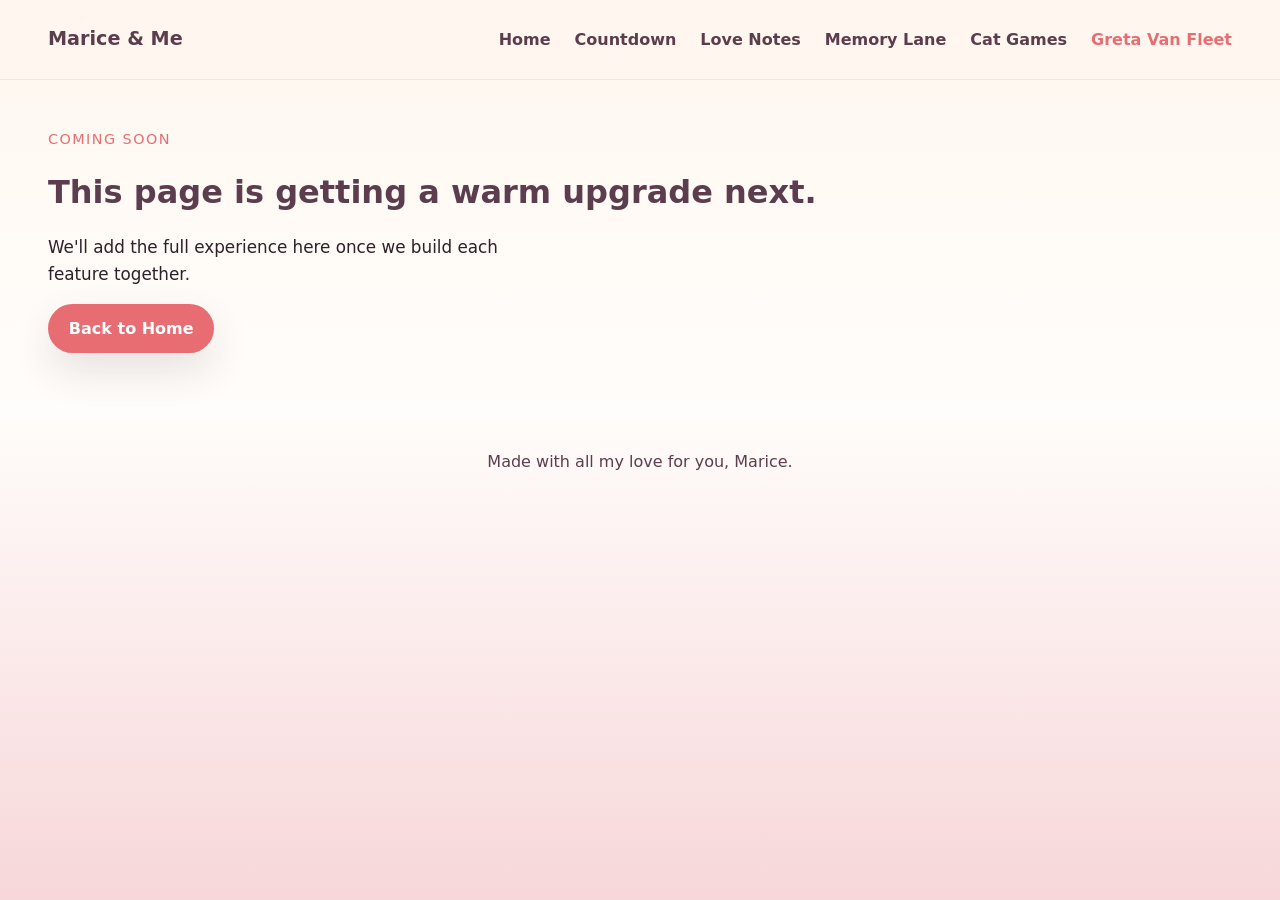
==== pages/gvf.html @ 1c8a8fce "Add homepage layout and navigation" ====
<!DOCTYPE html>
<html lang="en">
<head>
  <meta charset="UTF-8" />
  <meta name="viewport" content="width=device-width, initial-scale=1" />
  <title>Marice &amp; Me | Greta Van Fleet</title>
  <link rel="stylesheet" href="../css/styles.css" />
  <link rel="icon" href="../assets/icons/favicon.svg" type="image/svg+xml" />
</head>
<body>
  <header class="site-header">
    <a class="logo" href="../index.html">Marice &amp; Me</a>
    <button class="menu-toggle" type="button" aria-expanded="false" aria-controls="site-nav">
      <span class="sr-only">Toggle navigation</span>
      <span class="menu-bars"></span>
    </button>
    <nav id="site-nav" class="site-nav" aria-label="Primary">
      <a href="../index.html">Home</a>
      <a href="countdown.html">Countdown</a>
      <a href="love-notes.html">Love Notes</a>
      <a href="memory-lane.html">Memory Lane</a>
      <a href="cat-games.html">Cat Games</a>
      <a href="gvf.html" class="active">Greta Van Fleet</a>
    </nav>
  </header>

  <main>
    <section class="hero">
      <p class="eyebrow">Coming soon</p>
      <h1>This page is getting a warm upgrade next.</h1>
      <p class="lead">We'll add the full experience here once we build each feature together.</p>
      <div class="hero-actions">
        <a class="button primary" href="../index.html">Back to Home</a>
      </div>
    </section>
  </main>

  <footer class="site-footer">
    <p>Made with all my love for you, Marice.</p>
  </footer>

  <script src="../js/main.js"></script>
</body>
</html>
---- css/styles.css ----
:root {
  color-scheme: light;
  --cream: #fff7ef;
  --blush: #f7d7d9;
  --coral: #f58f88;
  --rose: #e86d72;
  --plum: #5c3d4d;
  --ink: #2e2028;
  --mint: #d8f1e5;
  --shadow: 0 18px 40px rgba(46, 32, 40, 0.12);
  --radius: 20px;
  font-family: "Quicksand", "Segoe UI", system-ui, sans-serif;
}

* {
  box-sizing: border-box;
  margin: 0;
  padding: 0;
}

body {
  min-height: 100vh;
  background: linear-gradient(180deg, var(--cream), #fffdfb 45%, var(--blush));
  color: var(--ink);
  line-height: 1.6;
}

a {
  color: inherit;
  text-decoration: none;
}

img {
  max-width: 100%;
  display: block;
}

.sr-only {
  border: 0;
  clip: rect(0 0 0 0);
  height: 1px;
  margin: -1px;
  overflow: hidden;
  padding: 0;
  position: absolute;
  width: 1px;
}

.site-header {
  position: sticky;
  top: 0;
  z-index: 10;
  display: flex;
  align-items: center;
  justify-content: space-between;
  padding: 1.2rem 1.5rem;
  background: rgba(255, 247, 239, 0.9);
  backdrop-filter: blur(12px);
  border-bottom: 1px solid rgba(232, 109, 114, 0.15);
}

.logo {
  font-weight: 700;
  font-size: 1.2rem;
  color: var(--plum);
}

.menu-toggle {
  background: var(--blush);
  border: none;
  border-radius: 999px;
  width: 44px;
  height: 44px;
  display: grid;
  place-items: center;
  cursor: pointer;
}

.menu-bars,
.menu-bars::before,
.menu-bars::after {
  content: "";
  display: block;
  width: 20px;
  height: 2px;
  background: var(--plum);
  border-radius: 999px;
  transition: transform 0.3s ease;
}

.menu-bars::before {
  transform: translateY(-6px);
}

.menu-bars::after {
  transform: translateY(4px);
}

.site-nav {
  position: absolute;
  top: 72px;
  right: 1.5rem;
  display: none;
  flex-direction: column;
  gap: 0.75rem;
  padding: 1rem;
  background: #fff;
  border-radius: 16px;
  box-shadow: var(--shadow);
}

.site-nav a {
  font-weight: 600;
  color: var(--plum);
}

.site-nav a.active {
  color: var(--rose);
}

.site-nav.open {
  display: flex;
}

main {
  padding: 2rem 1.5rem 3rem;
  display: grid;
  gap: 2rem;
}

.hero {
  display: grid;
  gap: 1rem;
}

.eyebrow {
  font-size: 0.9rem;
  letter-spacing: 0.1em;
  text-transform: uppercase;
  color: var(--rose);
}

.hero h1 {
  font-size: 2rem;
  color: var(--plum);
}

.lead {
  font-size: 1.05rem;
  max-width: 32rem;
}

.hero-actions {
  display: flex;
  flex-wrap: wrap;
  gap: 0.75rem;
}

.button {
  padding: 0.75rem 1.3rem;
  border-radius: 999px;
  font-weight: 600;
  transition: transform 0.3s ease, box-shadow 0.3s ease;
}

.button.primary {
  background: var(--rose);
  color: #fff;
  box-shadow: var(--shadow);
}

.button.ghost {
  border: 2px solid var(--rose);
  color: var(--rose);
  background: transparent;
}

.button:hover {
  transform: translateY(-2px);
}

.countdown-card {
  background: #fff;
  border-radius: var(--radius);
  padding: 1.5rem;
  box-shadow: var(--shadow);
  display: grid;
  gap: 1rem;
}

.countdown-header {
  display: flex;
  align-items: center;
  justify-content: space-between;
}

.tag {
  background: var(--mint);
  color: var(--plum);
  padding: 0.2rem 0.6rem;
  border-radius: 999px;
  font-size: 0.75rem;
}

.countdown-grid {
  display: grid;
  grid-template-columns: repeat(3, minmax(0, 1fr));
  gap: 0.75rem;
}

.countdown-block {
  background: var(--cream);
  border-radius: 16px;
  text-align: center;
  padding: 1rem 0.5rem;
}

.countdown-value {
  font-size: 1.6rem;
  font-weight: 700;
  color: var(--rose);
}

.countdown-label {
  font-size: 0.85rem;
  color: var(--plum);
}

.progress {
  background: #f3ebe6;
  height: 10px;
  border-radius: 999px;
  overflow: hidden;
}

.progress-bar {
  height: 100%;
  width: 0;
  background: linear-gradient(90deg, var(--rose), var(--coral));
  transition: width 0.4s ease;
}

.progress-caption {
  font-size: 0.9rem;
  color: var(--plum);
}

.feature-grid {
  display: grid;
  gap: 1rem;
}

.feature-card {
  background: #fff;
  border-radius: 16px;
  padding: 1.2rem;
  box-shadow: var(--shadow);
  display: grid;
  gap: 0.5rem;
}

.text-link {
  color: var(--rose);
  font-weight: 600;
}

.site-footer {
  padding: 2rem 1.5rem 3rem;
  text-align: center;
  color: var(--plum);
}

@media (min-width: 720px) {
  .site-header {
    padding: 1.5rem 3rem;
  }

  .menu-toggle {
    display: none;
  }

  .site-nav {
    position: static;
    display: flex;
    flex-direction: row;
    gap: 1.5rem;
    background: transparent;
    box-shadow: none;
    padding: 0;
  }

  main {
    padding: 3rem 3rem 4rem;
  }

  .hero {
    max-width: 50rem;
  }

  .feature-grid {
    grid-template-columns: repeat(2, minmax(0, 1fr));
  }
}

@media (min-width: 1024px) {
  .feature-grid {
    grid-template-columns: repeat(4, minmax(0, 1fr));
  }
}
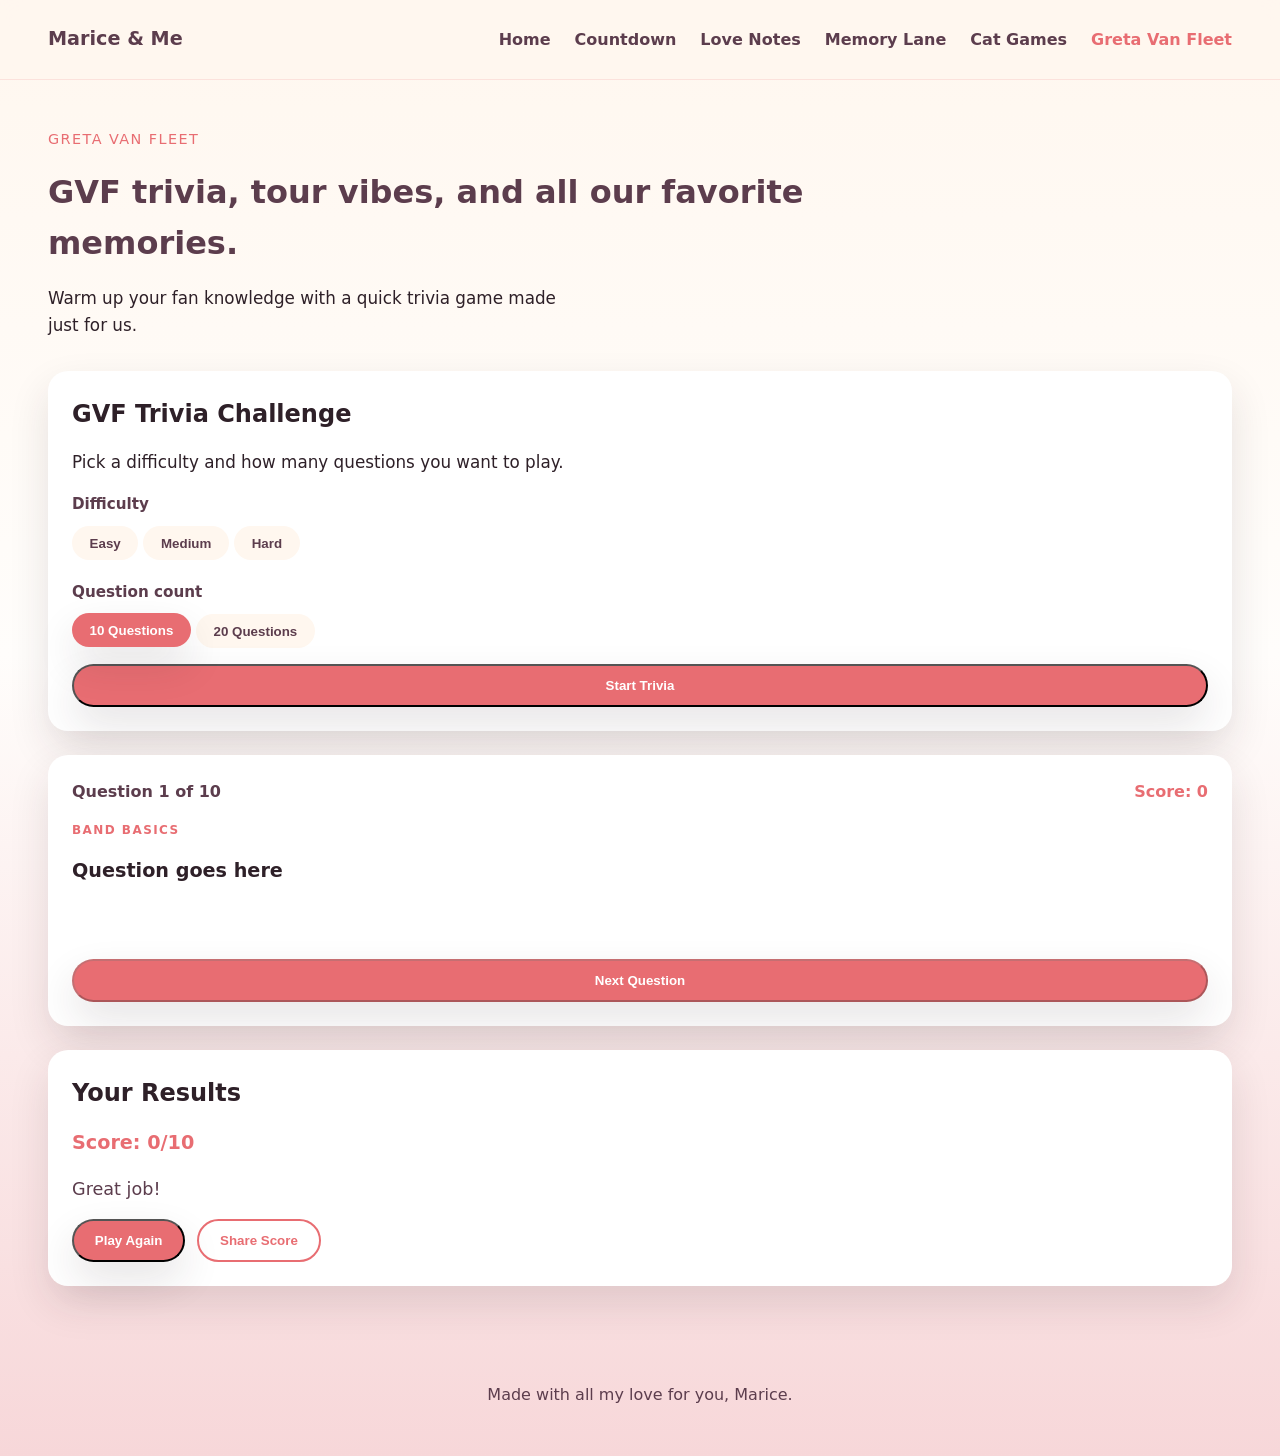
==== commit 12757434: "Add GVF trivia game" ====
--- a/pages/gvf.html
+++ b/pages/gvf.html
@@ -26,11 +26,55 @@
 
   <main>
     <section class="hero">
-      <p class="eyebrow">Coming soon</p>
-      <h1>This page is getting a warm upgrade next.</h1>
-      <p class="lead">We'll add the full experience here once we build each feature together.</p>
-      <div class="hero-actions">
-        <a class="button primary" href="../index.html">Back to Home</a>
+      <p class="eyebrow">Greta Van Fleet</p>
+      <h1>GVF trivia, tour vibes, and all our favorite memories.</h1>
+      <p class="lead">Warm up your fan knowledge with a quick trivia game made just for us.</p>
+    </section>
+
+    <section class="gvf-trivia">
+      <div class="trivia-card" data-trivia-setup>
+        <h2>GVF Trivia Challenge</h2>
+        <p class="lead">Pick a difficulty and how many questions you want to play.</p>
+        <div class="trivia-options">
+          <div class="trivia-group">
+            <p class="trivia-label">Difficulty</p>
+            <div class="trivia-buttons" role="group" aria-label="Select difficulty">
+              <button class="pill-button" type="button" data-difficulty="easy">Easy</button>
+              <button class="pill-button" type="button" data-difficulty="medium">Medium</button>
+              <button class="pill-button" type="button" data-difficulty="hard">Hard</button>
+            </div>
+          </div>
+          <div class="trivia-group">
+            <p class="trivia-label">Question count</p>
+            <div class="trivia-buttons" role="group" aria-label="Select question count">
+              <button class="pill-button" type="button" data-count="10">10 Questions</button>
+              <button class="pill-button" type="button" data-count="20">20 Questions</button>
+            </div>
+          </div>
+        </div>
+        <button class="button primary" type="button" data-start-trivia>Start Trivia</button>
+      </div>
+
+      <div class="trivia-card hidden" data-trivia-quiz>
+        <div class="trivia-progress">
+          <span data-trivia-progress>Question 1 of 10</span>
+          <span class="trivia-score" data-trivia-score>Score: 0</span>
+        </div>
+        <p class="trivia-category" data-trivia-category>Band Basics</p>
+        <h3 class="trivia-question" data-trivia-question>Question goes here</h3>
+        <div class="trivia-answers" data-trivia-answers></div>
+        <p class="trivia-feedback" data-trivia-feedback></p>
+        <button class="button primary" type="button" data-next-question disabled>Next Question</button>
+      </div>
+
+      <div class="trivia-card hidden" data-trivia-results>
+        <h2>Your Results</h2>
+        <p class="trivia-scoreline" data-trivia-scoreline>Score: 0/10</p>
+        <p class="trivia-message" data-trivia-message>Great job!</p>
+        <div class="hero-actions">
+          <button class="button primary" type="button" data-play-again>Play Again</button>
+          <button class="button ghost" type="button" data-share-score>Share Score</button>
+        </div>
       </div>
     </section>
   </main>
--- a/css/styles.css
+++ b/css/styles.css
@@ -270,6 +270,252 @@
   color: var(--plum);
 }
 
+.love-notes {
+  display: grid;
+  gap: 1.5rem;
+}
+
+.love-notes-panel,
+.note-card,
+.favorites {
+  background: #fff;
+  border-radius: var(--radius);
+  padding: 1.5rem;
+  box-shadow: var(--shadow);
+}
+
+.love-notes-panel h2 {
+  color: var(--plum);
+  margin-bottom: 0.75rem;
+}
+
+.love-notes-buttons {
+  display: flex;
+  flex-wrap: wrap;
+  gap: 0.75rem;
+}
+
+.pill-button {
+  border: none;
+  padding: 0.6rem 1.1rem;
+  border-radius: 999px;
+  background: var(--cream);
+  color: var(--plum);
+  font-weight: 600;
+  cursor: pointer;
+  transition: transform 0.3s ease, box-shadow 0.3s ease;
+}
+
+.pill-button.active,
+.pill-button:hover {
+  background: var(--rose);
+  color: #fff;
+  box-shadow: var(--shadow);
+  transform: translateY(-1px);
+}
+
+.note-card {
+  display: grid;
+  gap: 0.75rem;
+}
+
+.note-category {
+  font-size: 0.85rem;
+  text-transform: uppercase;
+  letter-spacing: 0.12em;
+  color: var(--rose);
+  font-weight: 700;
+}
+
+.note-text {
+  font-size: 1.25rem;
+  color: var(--ink);
+  min-height: 4.5rem;
+}
+
+.note-text.fade-in {
+  animation: fadeInNote 0.6s ease;
+}
+
+.favorites {
+  display: grid;
+  gap: 1rem;
+}
+
+.favorites-header h2 {
+  color: var(--plum);
+}
+
+.favorites-subtitle {
+  color: var(--plum);
+  font-size: 0.95rem;
+}
+
+.favorites-list {
+  list-style: none;
+  display: grid;
+  gap: 0.75rem;
+}
+
+.favorite-item {
+  background: var(--cream);
+  padding: 0.85rem 1rem;
+  border-radius: 16px;
+  font-size: 1rem;
+}
+
+.favorites-empty {
+  color: var(--plum);
+  opacity: 0.7;
+}
+
+.hidden {
+  display: none;
+}
+
+.gvf-trivia {
+  display: grid;
+  gap: 1.5rem;
+}
+
+.trivia-card {
+  background: #fff;
+  border-radius: var(--radius);
+  padding: 1.5rem;
+  box-shadow: var(--shadow);
+  display: grid;
+  gap: 1rem;
+}
+
+.trivia-options {
+  display: grid;
+  gap: 1.25rem;
+}
+
+.trivia-group {
+  display: grid;
+  gap: 0.6rem;
+}
+
+.trivia-label {
+  font-size: 0.95rem;
+  font-weight: 600;
+  color: var(--plum);
+}
+
+.trivia-progress {
+  display: flex;
+  justify-content: space-between;
+  font-weight: 600;
+  color: var(--plum);
+}
+
+.trivia-score {
+  color: var(--rose);
+}
+
+.trivia-category {
+  text-transform: uppercase;
+  letter-spacing: 0.12em;
+  font-size: 0.75rem;
+  color: var(--rose);
+  font-weight: 700;
+}
+
+.trivia-question {
+  font-size: 1.2rem;
+  color: var(--ink);
+}
+
+.trivia-answers {
+  display: grid;
+  gap: 0.75rem;
+}
+
+.answer-button {
+  text-align: left;
+  padding: 0.75rem 1rem;
+  border-radius: 14px;
+  border: 2px solid transparent;
+  background: var(--cream);
+  font-weight: 600;
+  color: var(--plum);
+  transition: transform 0.2s ease, border-color 0.2s ease, box-shadow 0.2s ease;
+  cursor: pointer;
+}
+
+.answer-button:hover {
+  transform: translateY(-1px);
+  border-color: var(--rose);
+}
+
+.answer-button.correct {
+  background: #d8f1e5;
+  border-color: #5aa378;
+  color: #2f5a41;
+  animation: pulseCorrect 0.4s ease;
+}
+
+.answer-button.incorrect {
+  background: #fbe4e4;
+  border-color: #d06b6b;
+  color: #7a2d2d;
+  animation: shakeWrong 0.4s ease;
+}
+
+.trivia-feedback {
+  min-height: 1.5rem;
+  font-weight: 600;
+  color: var(--plum);
+}
+
+.trivia-scoreline {
+  font-size: 1.2rem;
+  font-weight: 700;
+  color: var(--rose);
+}
+
+.trivia-message {
+  font-size: 1.1rem;
+  color: var(--plum);
+}
+
+@keyframes pulseCorrect {
+  0% {
+    transform: scale(1);
+  }
+  50% {
+    transform: scale(1.02);
+  }
+  100% {
+    transform: scale(1);
+  }
+}
+
+@keyframes shakeWrong {
+  0%,
+  100% {
+    transform: translateX(0);
+  }
+  25% {
+    transform: translateX(-4px);
+  }
+  75% {
+    transform: translateX(4px);
+  }
+}
+
+@keyframes fadeInNote {
+  from {
+    opacity: 0;
+    transform: translateY(6px);
+  }
+  to {
+    opacity: 1;
+    transform: translateY(0);
+  }
+}
+
 @media (min-width: 720px) {
   .site-header {
     padding: 1.5rem 3rem;
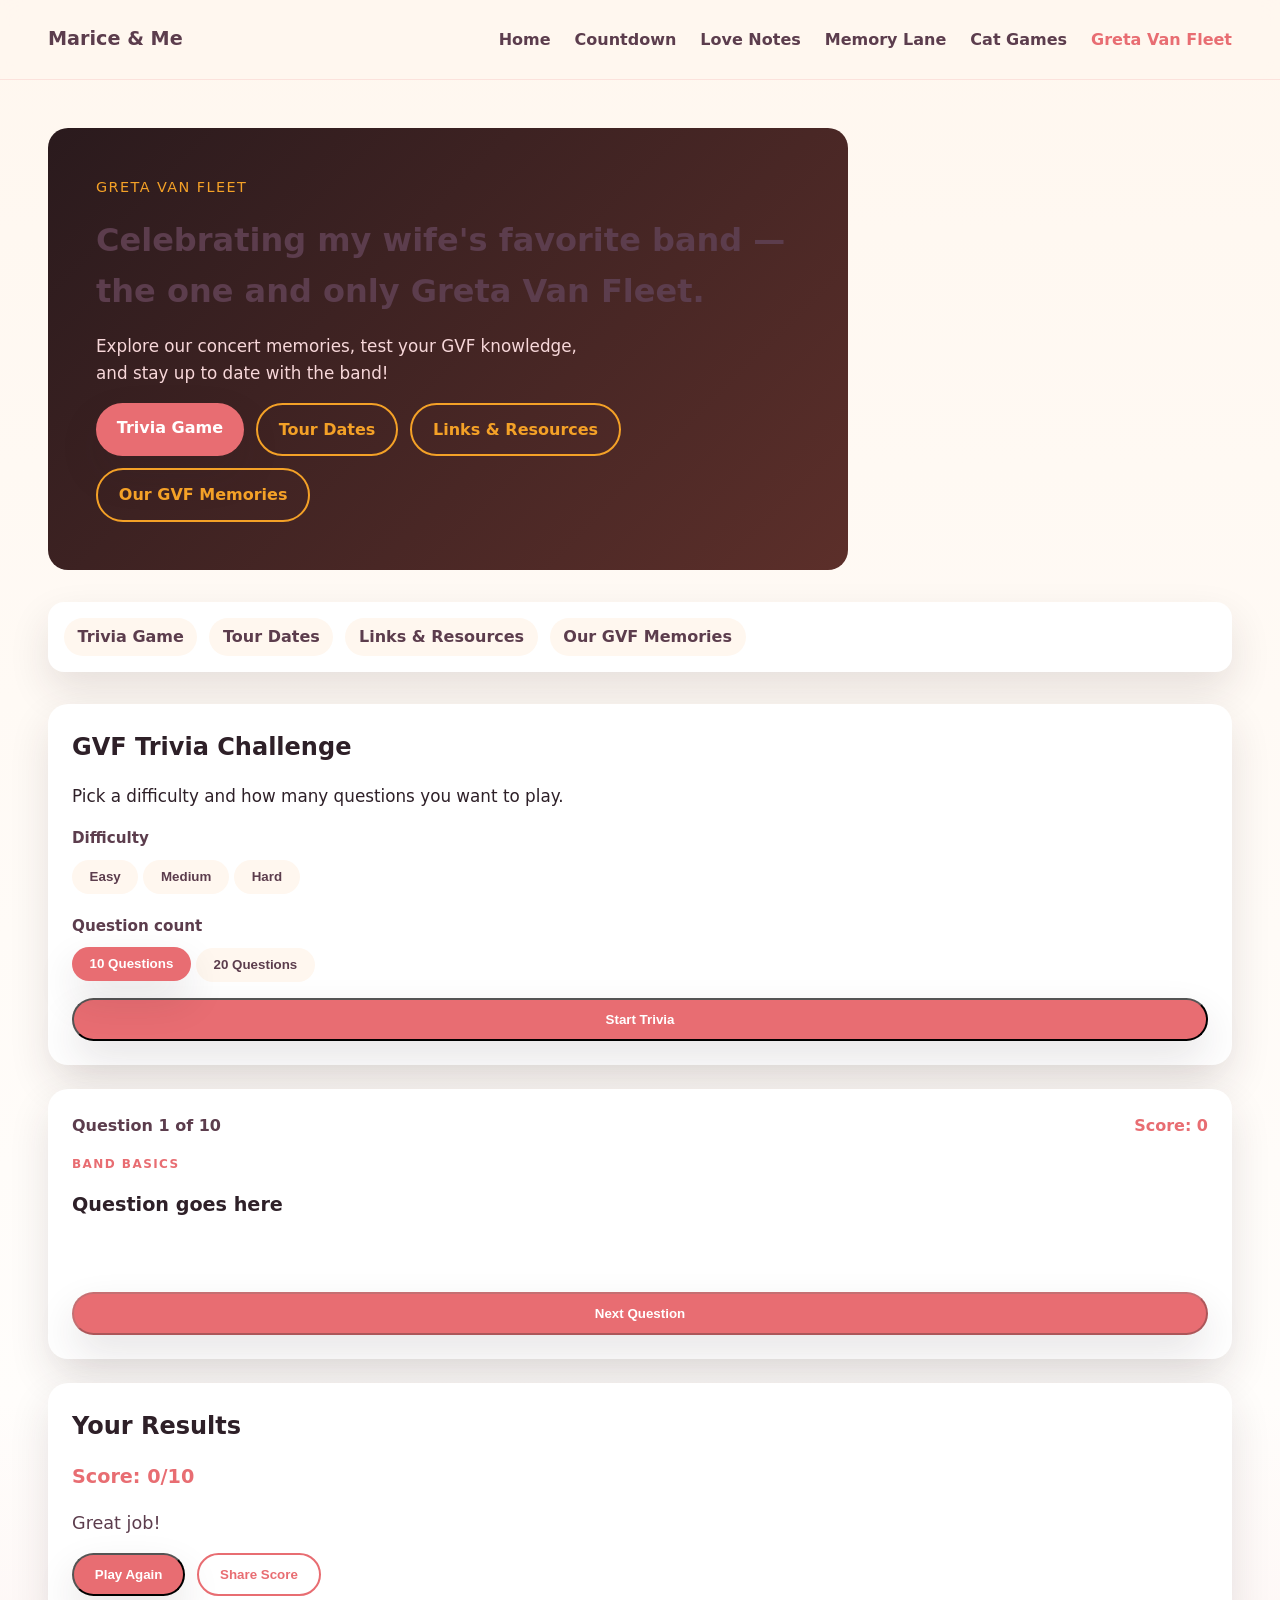
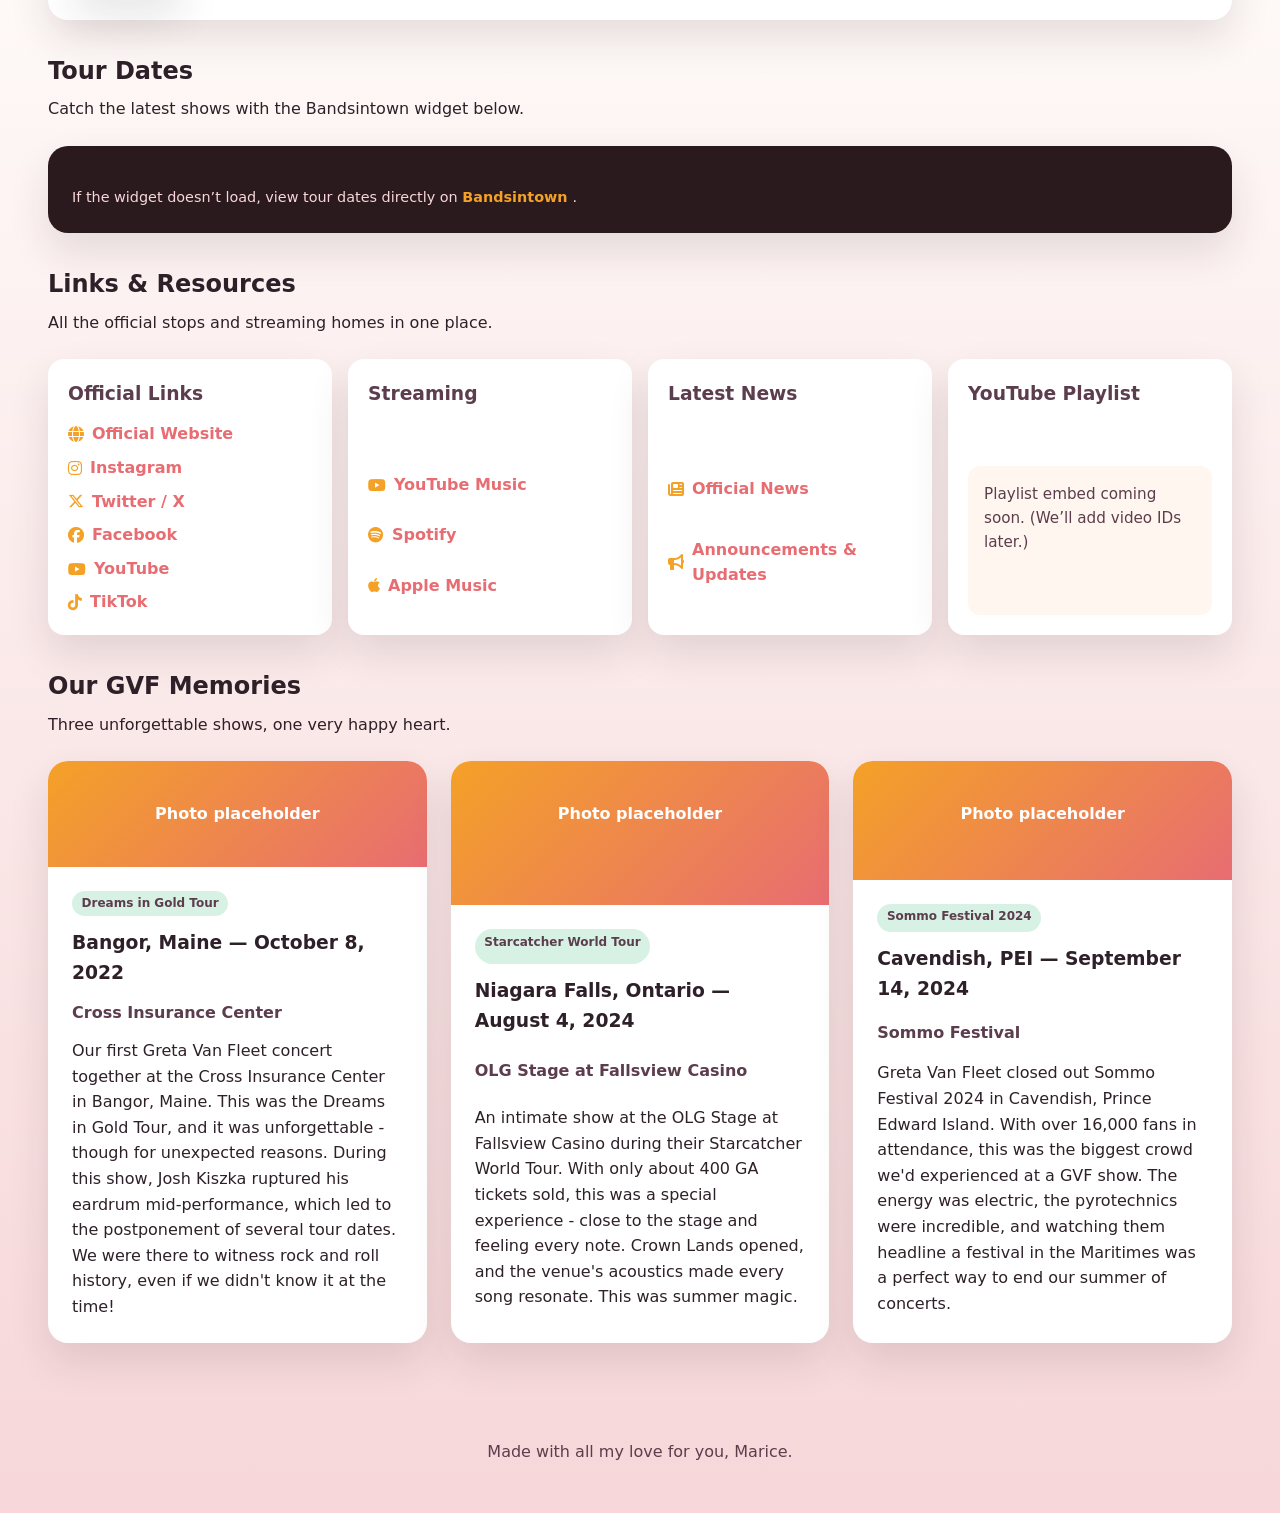
==== commit 9d3e535b: "Expand GVF fan page layout" ====
--- a/pages/gvf.html
+++ b/pages/gvf.html
@@ -6,6 +6,7 @@
   <title>Marice &amp; Me | Greta Van Fleet</title>
   <link rel="stylesheet" href="../css/styles.css" />
   <link rel="icon" href="../assets/icons/favicon.svg" type="image/svg+xml" />
+  <link rel="stylesheet" href="https://cdnjs.cloudflare.com/ajax/libs/font-awesome/6.5.1/css/all.min.css" integrity="sha512-DTOQO9RWCH3ppGqcWaEA1BIZOC6xxalwEsw9c2QQeAIftl+Vegovlnee1c9QX4TctnWMn13TZye+giMm8e2LwA==" crossorigin="anonymous" referrerpolicy="no-referrer" />
 </head>
 <body>
   <header class="site-header">
@@ -25,13 +26,28 @@
   </header>
 
   <main>
-    <section class="hero">
+    <section class="hero gvf-hero" id="gvf-top">
       <p class="eyebrow">Greta Van Fleet</p>
-      <h1>GVF trivia, tour vibes, and all our favorite memories.</h1>
-      <p class="lead">Warm up your fan knowledge with a quick trivia game made just for us.</p>
-    </section>
-
-    <section class="gvf-trivia">
+      <h1>Celebrating my wife's favorite band — the one and only Greta Van Fleet.</h1>
+      <p class="lead">
+        Explore our concert memories, test your GVF knowledge, and stay up to date with the band!
+      </p>
+      <div class="hero-actions">
+        <a class="button primary" href="#gvf-trivia">Trivia Game</a>
+        <a class="button ghost" href="#gvf-tour-dates">Tour Dates</a>
+        <a class="button ghost" href="#gvf-links">Links &amp; Resources</a>
+        <a class="button ghost" href="#gvf-memories">Our GVF Memories</a>
+      </div>
+    </section>
+
+    <nav class="gvf-subnav" aria-label="GVF section navigation">
+      <a href="#gvf-trivia">Trivia Game</a>
+      <a href="#gvf-tour-dates">Tour Dates</a>
+      <a href="#gvf-links">Links &amp; Resources</a>
+      <a href="#gvf-memories">Our GVF Memories</a>
+    </nav>
+
+    <section class="gvf-trivia" id="gvf-trivia">
       <div class="trivia-card" data-trivia-setup>
         <h2>GVF Trivia Challenge</h2>
         <p class="lead">Pick a difficulty and how many questions you want to play.</p>
@@ -77,6 +93,127 @@
         </div>
       </div>
     </section>
+
+    <section class="gvf-tour" id="gvf-tour-dates">
+      <div class="section-header">
+        <h2>Tour Dates</h2>
+        <p>Catch the latest shows with the Bandsintown widget below.</p>
+      </div>
+      <div class="tour-widget">
+        <a class="bit-widget-initializer"
+           data-artist-name="Greta Van Fleet"
+           data-display-local-dates="false"
+           data-display-past-dates="false"
+           data-auto-style="false"
+           data-text-color="#FFFFFF"
+           data-link-color="#F4A127"
+           data-background-color="rgba(0,0,0,0)"
+           data-display-limit="15"
+           data-display-start-time="false"
+           data-link-text-color="#FFFFFF"
+           data-display-lineup="false"
+           data-display-play-my-city="false"
+           data-separator-color="rgba(124,124,124,0.25)">
+        </a>
+        <p class="fallback-link">
+          If the widget doesn’t load, view tour dates directly on
+          <a href="https://www.bandsintown.com/a/11942822-greta-van-fleet" target="_blank" rel="noopener noreferrer">
+            Bandsintown
+          </a>.
+        </p>
+      </div>
+    </section>
+
+    <section class="gvf-links" id="gvf-links">
+      <div class="section-header">
+        <h2>Links &amp; Resources</h2>
+        <p>All the official stops and streaming homes in one place.</p>
+      </div>
+      <div class="links-grid">
+        <article class="links-card">
+          <h3>Official Links</h3>
+          <ul>
+            <li><a href="https://gretavanfleet.com/" target="_blank" rel="noopener noreferrer"><i class="fa-solid fa-globe"></i> Official Website</a></li>
+            <li><a href="https://www.instagram.com/gretavanfleet/" target="_blank" rel="noopener noreferrer"><i class="fa-brands fa-instagram"></i> Instagram</a></li>
+            <li><a href="https://twitter.com/gretavanfleet" target="_blank" rel="noopener noreferrer"><i class="fa-brands fa-x-twitter"></i> Twitter / X</a></li>
+            <li><a href="https://www.facebook.com/GretaVanFleet" target="_blank" rel="noopener noreferrer"><i class="fa-brands fa-facebook"></i> Facebook</a></li>
+            <li><a href="https://www.youtube.com/@GretaVanFleet" target="_blank" rel="noopener noreferrer"><i class="fa-brands fa-youtube"></i> YouTube</a></li>
+            <li><a href="https://www.tiktok.com/@gretavanfleet" target="_blank" rel="noopener noreferrer"><i class="fa-brands fa-tiktok"></i> TikTok</a></li>
+          </ul>
+        </article>
+        <article class="links-card">
+          <h3>Streaming</h3>
+          <ul>
+            <li><a href="https://music.youtube.com/channel/UC9Wc2F7faQ8nB1Sre5G6yLQ" target="_blank" rel="noopener noreferrer"><i class="fa-brands fa-youtube"></i> YouTube Music</a></li>
+            <li><a href="https://open.spotify.com/artist/4NpFxQe2UvRCAjto3JqlSl" target="_blank" rel="noopener noreferrer"><i class="fa-brands fa-spotify"></i> Spotify</a></li>
+            <li><a href="https://music.apple.com/us/artist/greta-van-fleet/905803121" target="_blank" rel="noopener noreferrer"><i class="fa-brands fa-apple"></i> Apple Music</a></li>
+          </ul>
+        </article>
+        <article class="links-card">
+          <h3>Latest News</h3>
+          <ul>
+            <li><a href="https://gretavanfleet.com/news/" target="_blank" rel="noopener noreferrer"><i class="fa-solid fa-newspaper"></i> Official News</a></li>
+            <li><a href="https://gretavanfleet.com/" target="_blank" rel="noopener noreferrer"><i class="fa-solid fa-bullhorn"></i> Announcements &amp; Updates</a></li>
+          </ul>
+        </article>
+        <article class="links-card">
+          <h3>YouTube Playlist</h3>
+          <div class="playlist-placeholder">
+            <p>Playlist embed coming soon. (We’ll add video IDs later.)</p>
+          </div>
+        </article>
+      </div>
+    </section>
+
+    <section class="gvf-memories" id="gvf-memories">
+      <div class="section-header">
+        <h2>Our GVF Memories</h2>
+        <p>Three unforgettable shows, one very happy heart.</p>
+      </div>
+      <div class="memories-timeline">
+        <article class="memory-card">
+          <div class="memory-photo">Photo placeholder</div>
+          <div class="memory-content">
+            <span class="memory-tag">Dreams in Gold Tour</span>
+            <h3>Bangor, Maine — October 8, 2022</h3>
+            <p class="memory-venue">Cross Insurance Center</p>
+            <p>
+              Our first Greta Van Fleet concert together at the Cross Insurance Center in Bangor, Maine. This was the
+              Dreams in Gold Tour, and it was unforgettable - though for unexpected reasons. During this show, Josh
+              Kiszka ruptured his eardrum mid-performance, which led to the postponement of several tour dates. We were
+              there to witness rock and roll history, even if we didn't know it at the time!
+            </p>
+          </div>
+        </article>
+        <article class="memory-card">
+          <div class="memory-photo">Photo placeholder</div>
+          <div class="memory-content">
+            <span class="memory-tag">Starcatcher World Tour</span>
+            <h3>Niagara Falls, Ontario — August 4, 2024</h3>
+            <p class="memory-venue">OLG Stage at Fallsview Casino</p>
+            <p>
+              An intimate show at the OLG Stage at Fallsview Casino during their Starcatcher World Tour. With only about
+              400 GA tickets sold, this was a special experience - close to the stage and feeling every note. Crown
+              Lands opened, and the venue's acoustics made every song resonate. This was summer magic.
+            </p>
+          </div>
+        </article>
+        <article class="memory-card">
+          <div class="memory-photo">Photo placeholder</div>
+          <div class="memory-content">
+            <span class="memory-tag">Sommo Festival 2024</span>
+            <h3>Cavendish, PEI — September 14, 2024</h3>
+            <p class="memory-venue">Sommo Festival</p>
+            <p>
+              Greta Van Fleet closed out Sommo Festival 2024 in Cavendish, Prince Edward Island. With over 16,000 fans in
+              attendance, this was the biggest crowd we'd experienced at a GVF show. The energy was electric, the
+              pyrotechnics were incredible, and watching them headline a festival in the Maritimes was a perfect way to
+              end our summer of concerts.
+            </p>
+          </div>
+        </article>
+      </div>
+    </section>
   </main>
 
   <footer class="site-footer">
@@ -84,5 +221,6 @@
   </footer>
 
   <script src="../js/main.js"></script>
+  <script charset="utf-8" src="https://widget.bandsintown.com/main.min.js"></script>
 </body>
 </html>
--- a/css/styles.css
+++ b/css/styles.css
@@ -378,6 +378,161 @@
   gap: 1.5rem;
 }
 
+.gvf-hero {
+  background: linear-gradient(135deg, #2a1a1d, #5c2f2a);
+  color: #fff7ef;
+  padding: 2.5rem 2rem;
+  border-radius: var(--radius);
+}
+
+.gvf-hero .eyebrow {
+  color: #f4a127;
+}
+
+.gvf-hero .lead {
+  color: #f7d7d9;
+}
+
+.gvf-hero .button.ghost {
+  border-color: #f4a127;
+  color: #f4a127;
+}
+
+.gvf-subnav {
+  display: flex;
+  flex-wrap: wrap;
+  gap: 0.75rem;
+  padding: 1rem;
+  background: #fff;
+  border-radius: 16px;
+  box-shadow: var(--shadow);
+}
+
+.gvf-subnav a {
+  font-weight: 600;
+  color: var(--plum);
+  background: var(--cream);
+  padding: 0.4rem 0.85rem;
+  border-radius: 999px;
+}
+
+.section-header {
+  display: grid;
+  gap: 0.4rem;
+}
+
+.gvf-tour,
+.gvf-links,
+.gvf-memories {
+  display: grid;
+  gap: 1.5rem;
+}
+
+.tour-widget {
+  background: #2a1a1d;
+  border-radius: var(--radius);
+  padding: 1.5rem;
+  color: #fff7ef;
+  box-shadow: var(--shadow);
+}
+
+.fallback-link {
+  margin-top: 1rem;
+  font-size: 0.9rem;
+  color: #f7d7d9;
+}
+
+.fallback-link a {
+  color: #f4a127;
+  font-weight: 600;
+}
+
+.links-grid {
+  display: grid;
+  gap: 1rem;
+}
+
+.links-card {
+  background: #fff;
+  border-radius: 16px;
+  padding: 1.25rem;
+  box-shadow: var(--shadow);
+  display: grid;
+  gap: 0.75rem;
+}
+
+.links-card h3 {
+  color: var(--plum);
+}
+
+.links-card ul {
+  list-style: none;
+  display: grid;
+  gap: 0.5rem;
+}
+
+.links-card a {
+  font-weight: 600;
+  color: var(--rose);
+  display: flex;
+  align-items: center;
+  gap: 0.5rem;
+}
+
+.links-card i {
+  color: #f4a127;
+}
+
+.playlist-placeholder {
+  background: var(--cream);
+  border-radius: 12px;
+  padding: 1rem;
+  color: var(--plum);
+  font-size: 0.95rem;
+}
+
+.memories-timeline {
+  display: grid;
+  gap: 1.5rem;
+}
+
+.memory-card {
+  background: #fff;
+  border-radius: var(--radius);
+  box-shadow: var(--shadow);
+  overflow: hidden;
+  display: grid;
+}
+
+.memory-photo {
+  background: linear-gradient(135deg, #f4a127, #e86d72);
+  color: #fff;
+  padding: 2.5rem 1.5rem;
+  text-align: center;
+  font-weight: 700;
+}
+
+.memory-content {
+  padding: 1.5rem;
+  display: grid;
+  gap: 0.75rem;
+}
+
+.memory-tag {
+  background: var(--mint);
+  color: var(--plum);
+  padding: 0.2rem 0.6rem;
+  border-radius: 999px;
+  font-size: 0.75rem;
+  font-weight: 700;
+  width: fit-content;
+}
+
+.memory-venue {
+  font-weight: 600;
+  color: var(--plum);
+}
+
 .trivia-card {
   background: #fff;
   border-radius: var(--radius);
@@ -546,10 +701,30 @@
   .feature-grid {
     grid-template-columns: repeat(2, minmax(0, 1fr));
   }
+
+  .gvf-hero {
+    padding: 3rem;
+  }
+
+  .links-grid {
+    grid-template-columns: repeat(2, minmax(0, 1fr));
+  }
+
+  .memories-timeline {
+    grid-template-columns: repeat(2, minmax(0, 1fr));
+  }
 }
 
 @media (min-width: 1024px) {
   .feature-grid {
     grid-template-columns: repeat(4, minmax(0, 1fr));
   }
-}
+
+  .links-grid {
+    grid-template-columns: repeat(4, minmax(0, 1fr));
+  }
+
+  .memories-timeline {
+    grid-template-columns: repeat(3, minmax(0, 1fr));
+  }
+}
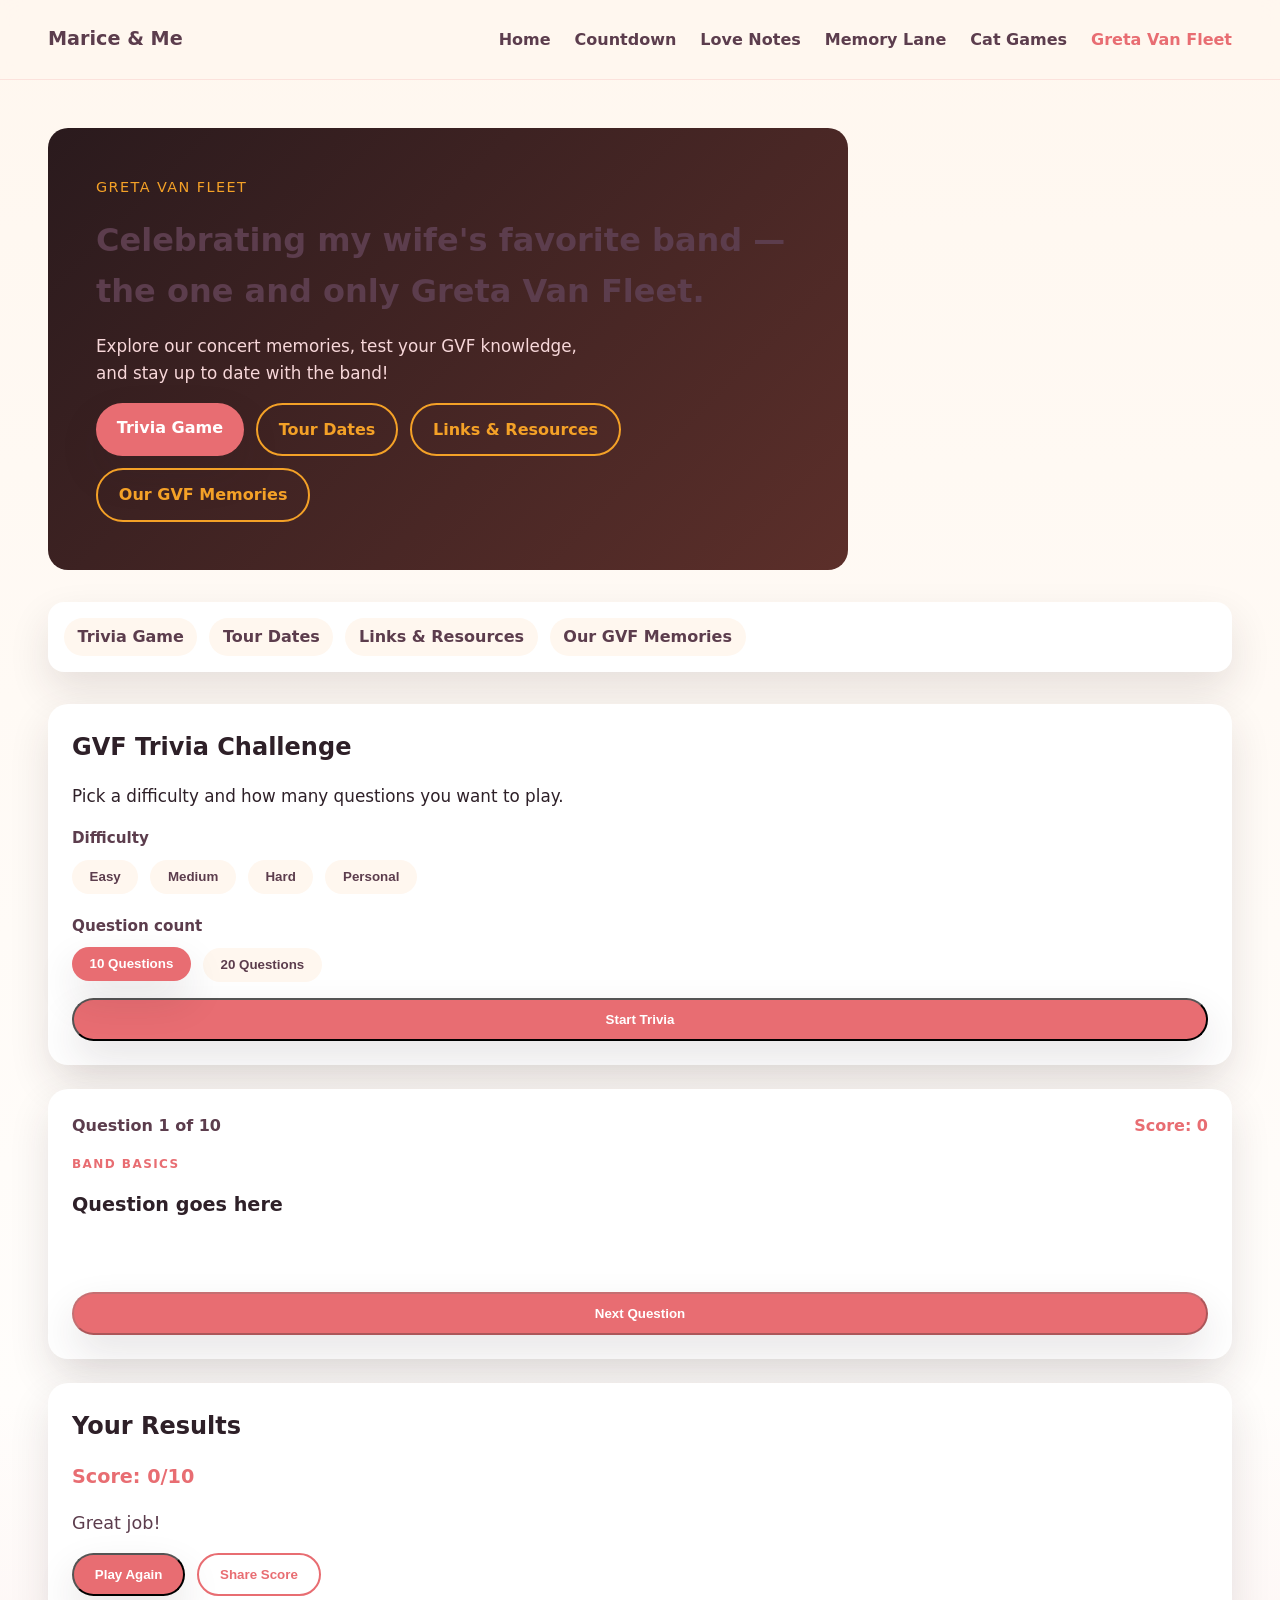
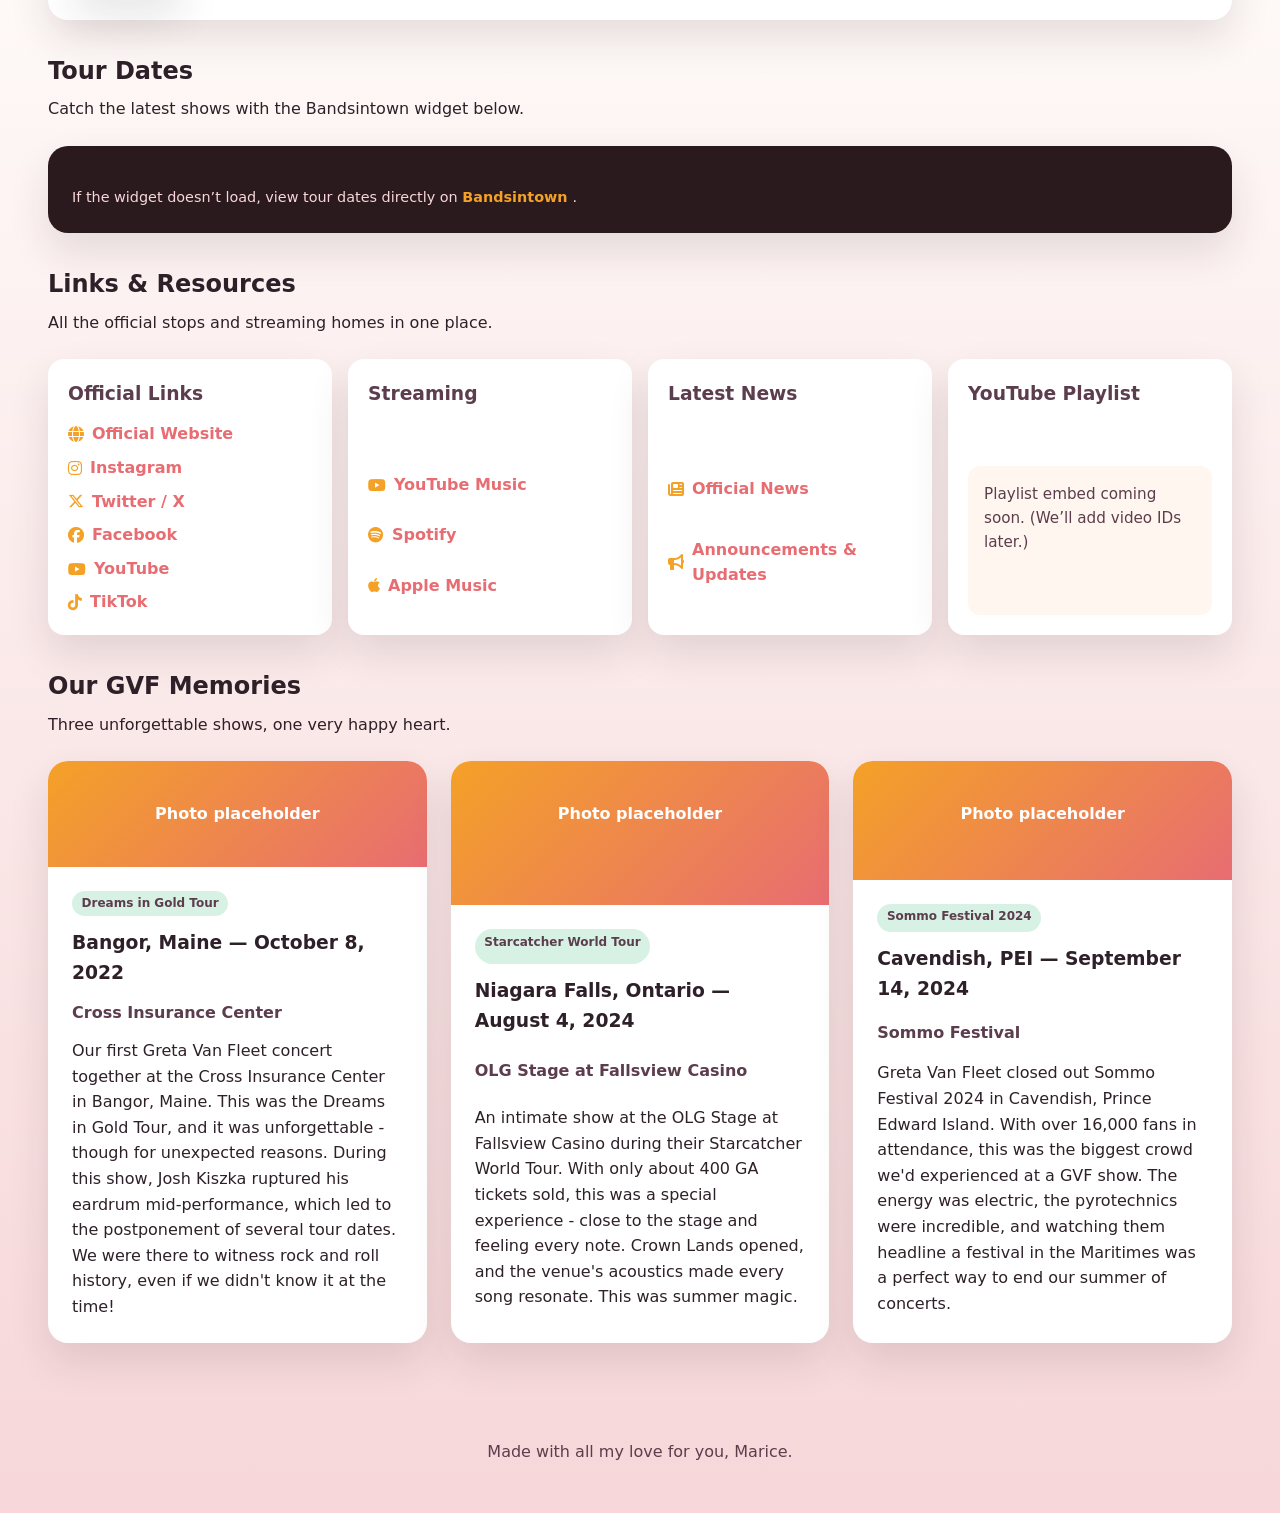
==== commit b546d56e: "Fix multiple UI bugs across the site - Fix share score clipboard feedback writing to hidden quiz car" ====
--- a/pages/gvf.html
+++ b/pages/gvf.html
@@ -58,6 +58,7 @@
               <button class="pill-button" type="button" data-difficulty="easy">Easy</button>
               <button class="pill-button" type="button" data-difficulty="medium">Medium</button>
               <button class="pill-button" type="button" data-difficulty="hard">Hard</button>
+              <button class="pill-button" type="button" data-difficulty="personal">Personal</button>
             </div>
           </div>
           <div class="trivia-group">
--- a/css/styles.css
+++ b/css/styles.css
@@ -93,7 +93,7 @@
 }
 
 .menu-bars::after {
-  transform: translateY(4px);
+  transform: translateY(6px);
 }
 
 .site-nav {
@@ -552,6 +552,12 @@
   gap: 0.6rem;
 }
 
+.trivia-buttons {
+  display: flex;
+  flex-wrap: wrap;
+  gap: 0.75rem;
+}
+
 .trivia-label {
   font-size: 0.95rem;
   font-weight: 600;
@@ -599,7 +605,7 @@
   cursor: pointer;
 }
 
-.answer-button:hover {
+.answer-button:hover:not(:disabled) {
   transform: translateY(-1px);
   border-color: var(--rose);
 }
